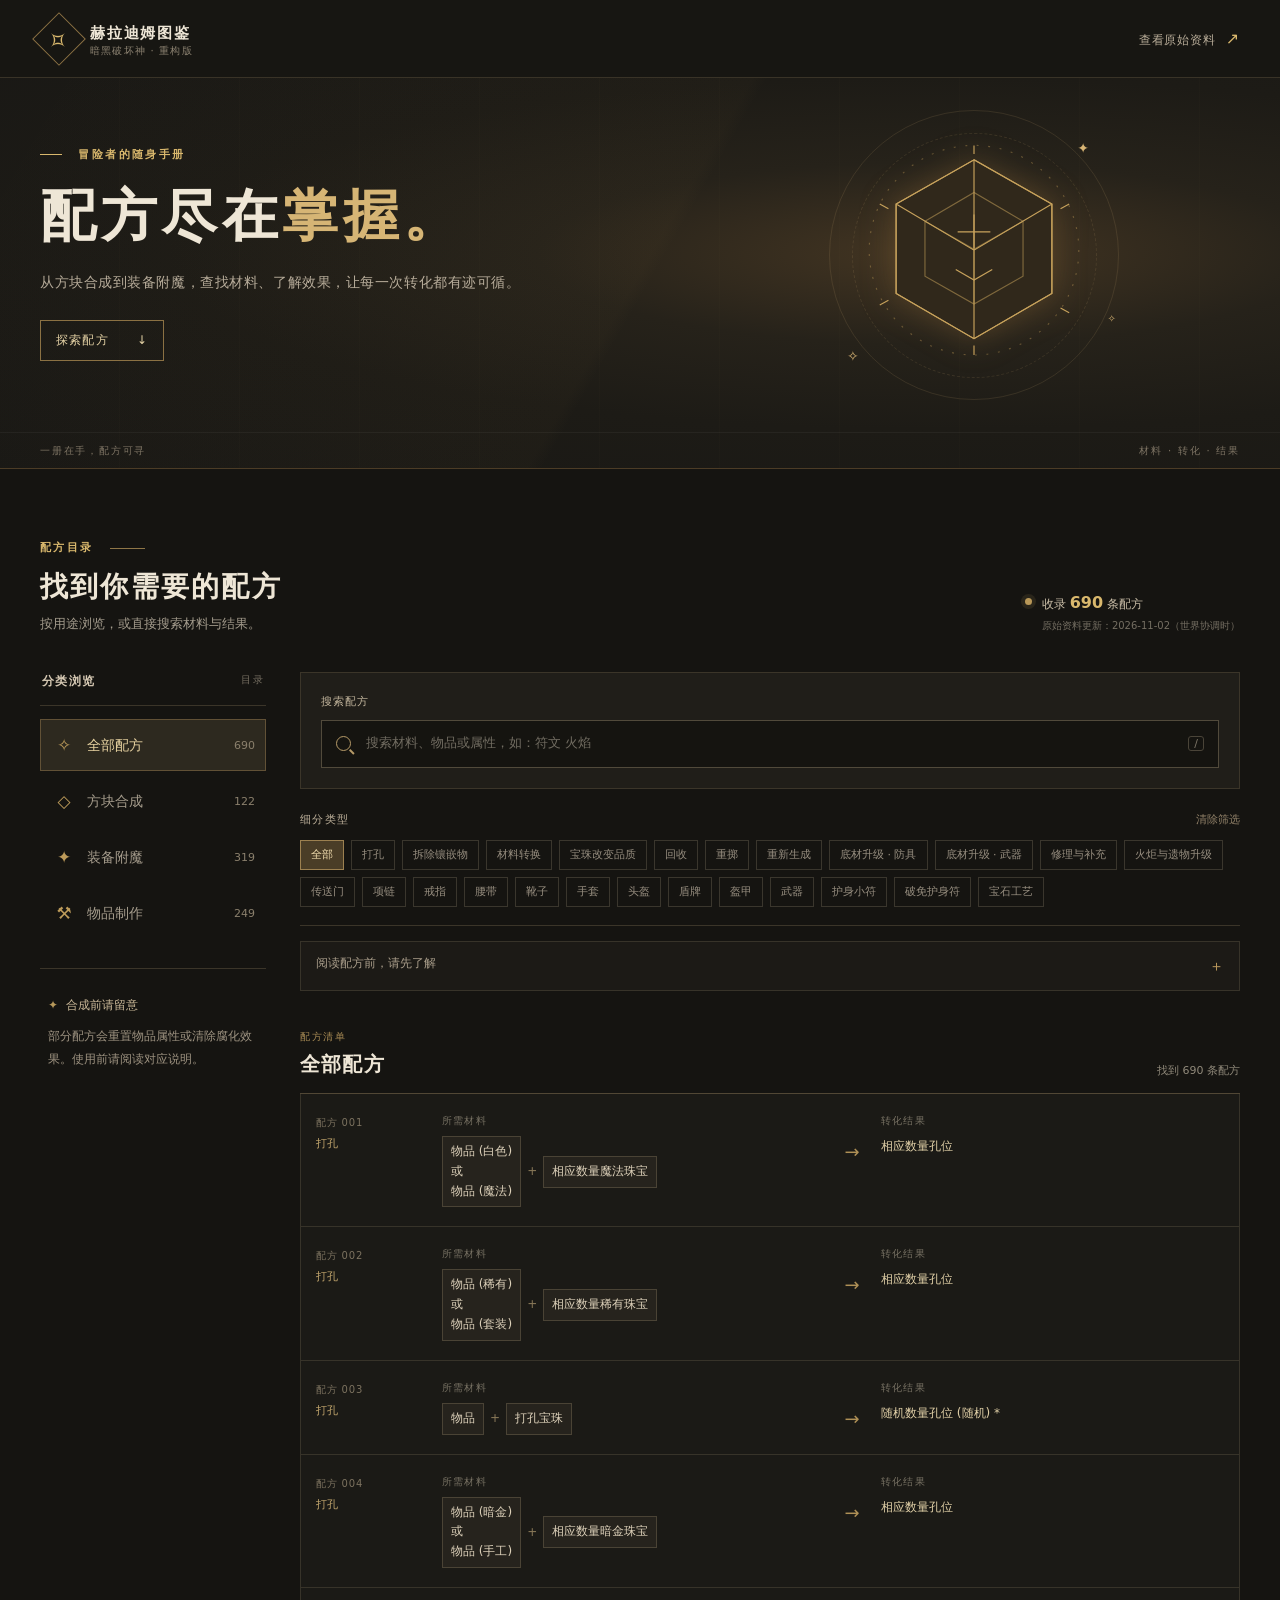
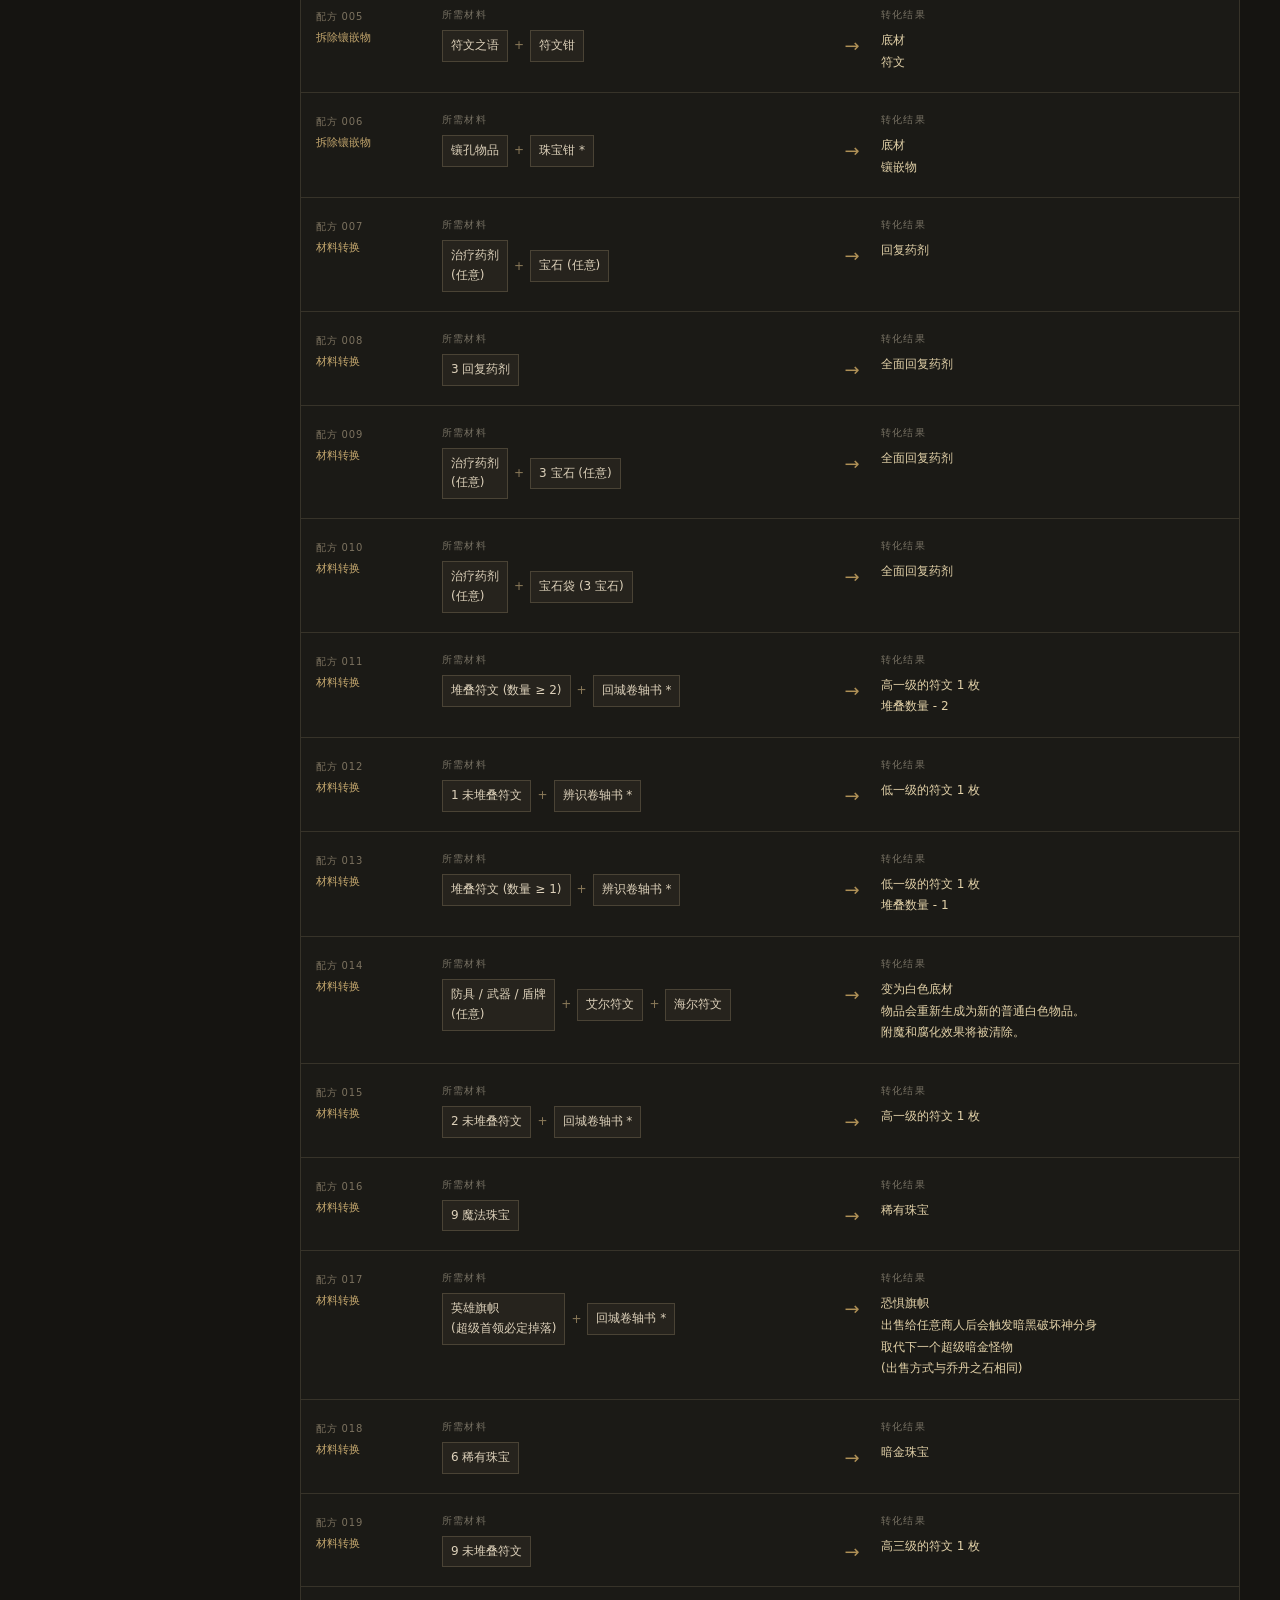
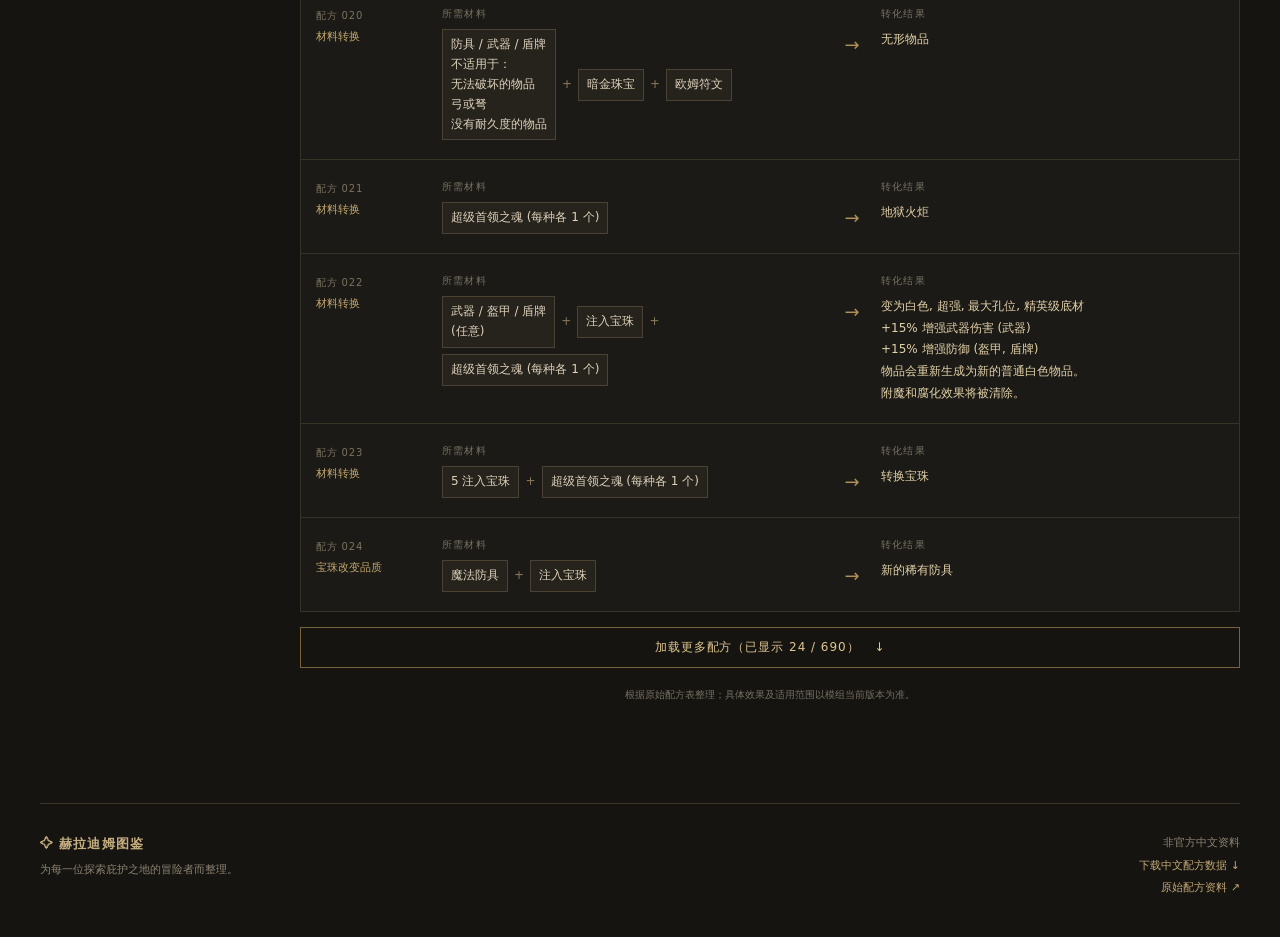
==== index.html @ 7ed41b4a "Create Chinese recipe reference site" ====
<!doctype html>
<html lang="zh-CN">
<head>
  <meta charset="utf-8">
  <meta name="viewport" content="width=device-width, initial-scale=1">
  <meta name="description" content="暗黑破坏神重构版中文配方图鉴：搜索赫拉迪姆方块、装备附魔与物品制作配方。">
  <meta name="theme-color" content="#151411">
  <title>赫拉迪姆配方图鉴｜暗黑重构版</title>
  <link rel="stylesheet" href="styles.css">
  <script defer src="data/recipes.js"></script>
  <script defer src="lib.js"></script>
  <script defer src="app.js"></script>
</head>
<body>
  <header class="topbar">
    <a class="brand" href="#top" aria-label="返回页面顶部">
      <span class="brand-mark" aria-hidden="true">✧</span>
      <span><strong>赫拉迪姆图鉴</strong><small>暗黑破坏神 · 重构版</small></span>
    </a>
    <a class="source-link" href="https://wiki.d2r-reimagined.com/en/recipes/recipes" target="_blank" rel="noopener noreferrer">查看原始资料 <span aria-hidden="true">↗</span></a>
  </header>

  <main id="top">
    <section class="hero" aria-labelledby="hero-title">
      <div class="hero-inner">
        <div class="hero-copy">
          <p class="eyebrow"><span></span> 冒险者的随身手册</p>
          <h1 id="hero-title">配方尽在<span>掌握。</span></h1>
          <p class="hero-description">从方块合成到装备附魔，查找材料、了解效果，让每一次转化都有迹可循。</p>
          <a class="hero-action" href="#catalog">探索配方 <span aria-hidden="true">↓</span></a>
        </div>
        <div class="hero-art" aria-hidden="true">
          <span class="art-orbit orbit-one"></span><span class="art-orbit orbit-two"></span>
          <svg viewBox="0 0 260 260" fill="none" xmlns="http://www.w3.org/2000/svg">
            <path class="cube-shadow" d="M130 31 211 77v93l-81 47-81-47V77l81-46Z"/>
            <path d="M130 31 211 77v93l-81 47-81-47V77l81-46Z M49 77l81 48 81-48M130 125v92M130 31v94"/>
            <path d="m79 95 51-30 51 30v57l-51 29-51-29V95ZM79 95l51 29 51-29M130 124v57" opacity=".53"/>
            <path d="M130 88v35m-17-17h34M111 145l19 11 19-11M130 16v9m0 199v10M32 77l9 5m179 103 9 5M32 182l9-5M220 82l9-5"/>
            <circle cx="130" cy="125" r="109" stroke-dasharray="2 10" opacity=".4"/>
          </svg>
          <span class="art-spark spark-one">✦</span><span class="art-spark spark-two">✧</span><span class="art-spark spark-three">✧</span>
        </div>
      </div>
      <div class="hero-bottom"><span>一册在手，配方可寻</span><span>材料 · 转化 · 结果</span></div>
    </section>

    <section class="catalog wrap" id="catalog" aria-label="配方查询">
      <div class="catalog-intro">
        <div><p class="eyebrow">配方目录 <span class="short-line"></span></p><h2>找到你需要的配方</h2><p>按用途浏览，或直接搜索材料与结果。</p></div>
        <div class="data-stamp"><span class="stamp-dot"></span><span>收录 <strong id="total-count">—</strong> 条配方<br><small id="updated-date">正在读取资料</small></span></div>
      </div>

      <div class="workspace">
        <aside class="sidebar" aria-label="配方分类">
          <div class="side-heading">分类浏览 <span>目录</span></div>
          <nav id="group-list" class="group-list" aria-label="配方系统"></nav>
          <div class="side-note"><span class="note-symbol">✦</span><strong>合成前请留意</strong><p>部分配方会重置物品属性或清除腐化效果。使用前请阅读对应说明。</p></div>
        </aside>

        <div class="results-panel">
          <div class="search-box">
            <label class="search-label" for="search-input">搜索配方</label>
            <div class="search-field"><span class="search-icon" aria-hidden="true"></span><input id="search-input" type="search" placeholder="搜索材料、物品或属性，如：符文 火焰" autocomplete="off"><button id="clear-search" type="button" aria-label="清除搜索">×</button><kbd>/</kbd></div>
          </div>
          <div class="filter-area">
            <div class="filter-title"><span>细分类型</span><button id="reset-filters" type="button">清除筛选</button></div>
            <div id="section-list" class="section-list" aria-label="配方细分类型"></div>
          </div>
          <div id="context-note" class="context-note" hidden></div>
          <details class="guide">
            <summary><span>阅读配方前，请先了解</span><span class="guide-plus" aria-hidden="true">＋</span></summary>
            <div class="guide-content">
              <p>将材料一同放入赫拉迪姆方块进行转化。材料中的“或”表示可选项，空白位置不需要额外材料。宝石袋括号内的数字表示消耗的宝石数量。</p>
              <p>模组移除了许多原版配方；原版游戏中可用的配方不一定适用于此模组。</p>
              <p>角色等级表示按制作角色等级计算；物品等级表示按投入物品的等级计算。带星号的回城或辨识卷轴书会在转化后满格返还。</p>
              <p>原资料包含部分相同材料对应多条结果的记录，本站均保留；配方可能随模组版本变化，请以当前游戏版本及原始资料为准。</p>
            </div>
          </details>
          <div class="results-heading"><div><span class="result-overline">配方清单</span><h3 id="result-title">全部配方</h3></div><span id="result-count" aria-live="polite">正在读取…</span></div>
          <div id="recipe-list" class="recipe-list" aria-live="polite"></div>
          <div id="empty-state" class="empty-state" hidden><span aria-hidden="true">⌕</span><h3>没有找到相关配方</h3><p>试试其他材料名称，或清除当前筛选条件。</p><button type="button" id="empty-reset">显示全部配方</button></div>
          <button id="load-more" class="load-more" type="button" hidden>加载更多配方 <span aria-hidden="true">↓</span></button>
          <p class="source-caption">根据原始配方表整理；具体效果及适用范围以模组当前版本为准。</p>
        </div>
      </div>
    </section>
  </main>

  <footer class="footer wrap"><div><strong>✧ 赫拉迪姆图鉴</strong><p>为每一位探索庇护之地的冒险者而整理。</p></div><div><span>非官方中文资料</span><a href="data/recipes.json" download="中文配方数据.json">下载中文配方数据 ↓</a><a href="https://wiki.d2r-reimagined.com/en/recipes/recipes" target="_blank" rel="noopener noreferrer">原始配方资料 ↗</a></div></footer>
  <noscript><div class="no-script">此配方查询页需要启用浏览器的脚本功能。</div></noscript>
</body>
</html>
---- styles.css ----
:root{color-scheme:dark;--bg:#151411;--panel:#1d1b17;--panel-2:#24211b;--border:#3b3529;--muted:#a39b8c;--faint:#746e62;--cream:#eee6d6;--gold:#d9b86d;--gold-dark:#8a7141;--serif:'Noto Serif SC','Songti SC','SimSun',serif;--sans:system-ui,-apple-system,'Microsoft YaHei',sans-serif}
*{box-sizing:border-box}html{scroll-behavior:smooth}body{margin:0;background:var(--bg);color:var(--cream);font-family:var(--sans);font-size:14px;line-height:1.6}button,input{font:inherit}button,a{-webkit-tap-highlight-color:transparent}button{cursor:pointer}a{color:inherit;text-decoration:none}.wrap{width:min(1330px,calc(100% - 80px));margin:auto}.topbar{height:78px;padding:0 max(40px,calc((100% - 1330px)/2));display:flex;align-items:center;justify-content:space-between;background:#171612;border-bottom:1px solid #393327}.brand{display:flex;align-items:center;gap:12px}.brand-mark{width:38px;height:38px;display:grid;place-items:center;border:1px solid #8b7143;color:var(--gold);font-size:26px;transform:rotate(45deg)}.brand-mark::first-letter{transform:rotate(-45deg)}.brand strong{font-family:var(--serif);font-size:15px;letter-spacing:.12em;display:block}.brand small{display:block;color:#8c8271;font-size:10px;letter-spacing:.12em;line-height:1.2}.source-link{font-size:12px;color:#b9ad99;letter-spacing:.06em}.source-link span{color:var(--gold);font-size:16px;margin-left:6px}.source-link:hover{color:var(--cream)}
.hero{position:relative;overflow:hidden;border-bottom:1px solid #4c3c26;background:radial-gradient(ellipse at 73% 45%,#433522 0%,#26221a 30%,#1d1b16 58%,#191815 100%)}.hero:before{content:"";position:absolute;inset:0;background-image:linear-gradient(120deg,transparent 0%,rgba(198,155,78,.025) 50%,transparent 51%),repeating-linear-gradient(90deg,transparent 0,transparent 119px,rgba(217,184,109,.025) 120px);pointer-events:none}.hero-inner{position:relative;width:min(1330px,calc(100% - 80px));height:354px;margin:auto;display:flex;align-items:center;justify-content:space-between}.hero-copy{padding-bottom:3px;max-width:670px}.eyebrow{font-size:11px;letter-spacing:.22em;color:var(--gold);margin:0 0 18px;font-weight:600}.eyebrow>span:first-child:not(.short-line){display:inline-block;width:22px;height:1px;background:var(--gold);vertical-align:middle;margin-right:10px}.hero h1{font-family:var(--serif);font-weight:600;letter-spacing:.08em;font-size:clamp(38px,4.4vw,58px);line-height:1.25;margin:0 0 17px}.hero h1 span{color:#d6b575}.hero-description{color:#b7ac9a;font-size:14px;letter-spacing:.04em;line-height:1.9;margin:0;max-width:520px}.hero-action{display:inline-flex;align-items:center;gap:28px;margin-top:25px;padding:10px 15px;color:#e6d3a6;border:1px solid #8b7143;font-size:12px;letter-spacing:.1em;transition:.2s}.hero-action:hover{background:#987a42;color:#171612}.hero-art{position:relative;width:340px;height:300px;display:grid;place-items:center;margin-right:8%;color:#c6a15d}.hero-art svg{width:250px;stroke:#c7a25c;stroke-width:1.2;filter:drop-shadow(0 0 16px #a77a3b50)}.cube-shadow{fill:#30281b}.art-orbit{position:absolute;border:1px solid #c2a26a26;border-radius:50%;width:290px;height:290px}.orbit-two{width:245px;height:245px;border-style:dashed}.art-spark{position:absolute;color:#d7b474}.spark-one{top:32px;right:55px}.spark-two{bottom:38px;left:43px}.spark-three{bottom:78px;right:28px;font-size:10px}.hero-bottom{position:relative;height:36px;border-top:1px solid #ffffff0b;display:flex;justify-content:space-between;align-items:center;padding:0 max(40px,calc((100% - 1330px)/2));color:#7e7464;font-size:10px;letter-spacing:.18em}
.catalog{padding-top:70px;padding-bottom:90px}.catalog-intro{display:flex;justify-content:space-between;align-items:end;margin-bottom:37px}.catalog-intro .eyebrow{margin-bottom:8px}.short-line{display:inline-block;width:35px;height:1px;background:#8f7647;vertical-align:middle;margin-left:10px}.catalog-intro h2{font-family:var(--serif);font-size:28px;letter-spacing:.08em;margin:0 0 5px;font-weight:600}.catalog-intro p:not(.eyebrow){color:var(--muted);font-size:13px;margin:0}.data-stamp{display:flex;align-items:flex-start;gap:10px;color:#c9bda7;font-size:12px}.data-stamp strong{color:var(--gold);font-size:16px}.data-stamp small{font-size:10px;color:var(--faint)}.stamp-dot{width:7px;height:7px;border-radius:50%;background:#b99858;box-shadow:0 0 0 4px #b9985820;margin-top:8px}
.workspace{display:grid;grid-template-columns:226px minmax(0,1fr);gap:34px;align-items:start}.sidebar{position:sticky;top:24px}.side-heading{color:#d5c8b3;font-size:12px;font-weight:600;letter-spacing:.12em;padding:0 2px 14px;display:flex;justify-content:space-between;border-bottom:1px solid var(--border)}.side-heading span{font-size:10px;font-weight:400;color:#756e61}.group-list{display:grid;gap:4px;margin-top:13px}.group-button{width:100%;border:1px solid transparent;background:transparent;color:#a59c8c;text-align:left;padding:12px 10px;display:flex;align-items:center;gap:10px;transition:.15s}.group-button:hover{background:#25221b;color:#eee6d6}.group-button.active{background:#2d291f;color:#e8d3a1;border-color:#615136}.group-icon{width:26px;height:26px;display:grid;place-items:center;color:#bd9b5a;font-size:17px}.group-text{flex:1}.group-count{font-size:11px;color:#8b806d}.side-note{border-top:1px solid var(--border);margin-top:29px;padding:25px 8px;color:#9d9280;font-size:12px;line-height:1.9}.note-symbol{color:#b6985a;margin-right:8px}.side-note strong{color:#cbb999;font-weight:500}.side-note p{margin:8px 0 0}
.results-panel{min-width:0}.search-box{padding:20px;background:#201e19;border:1px solid var(--border)}.search-label{display:block;font-size:11px;color:#c4b79e;letter-spacing:.1em;margin:0 0 9px}.search-field{height:48px;display:flex;align-items:center;border:1px solid #514a3b;background:#151410;padding:0 14px;gap:13px}.search-field:focus-within{border-color:#c7a45f;box-shadow:0 0 0 2px #c7a45f20}.search-icon{width:15px;height:15px;border:1.5px solid #b69b68;border-radius:50%;position:relative;flex-shrink:0}.search-icon:after{content:"";position:absolute;width:6px;height:1.5px;background:#b69b68;right:-5px;bottom:-2px;transform:rotate(45deg)}.search-field input{border:0;outline:0;background:transparent;color:#f2e9d8;width:100%;min-width:0;font-size:13px}.search-field input::placeholder{color:#716c61}.search-field input::-webkit-search-cancel-button{display:none}.search-field kbd{font:11px var(--sans);color:#7d7667;border:1px solid #4a4438;border-radius:3px;padding:0 5px}.search-field button{background:transparent;color:#b4a58c;border:0;font-size:19px;padding:0 2px;display:none}.search-field.has-value button{display:block}.filter-area{padding:22px 0 18px;border-bottom:1px solid var(--border)}.filter-title{display:flex;justify-content:space-between;color:#bdb09a;font-size:11px;letter-spacing:.12em;margin-bottom:12px}.filter-title button{color:#93836a;border:0;background:none;padding:0;font-size:11px}.filter-title button:hover{color:#dfc58e}.section-list{display:flex;flex-wrap:wrap;gap:7px}.section-button{background:transparent;color:#968d7f;border:1px solid #3a362d;padding:5px 10px;font-size:11px;white-space:nowrap}.section-button:hover{color:#ead6ad;border-color:#8a744e}.section-button.active{background:#4a3d27;border-color:#9c8050;color:#f1ddae}.context-note{margin-top:17px;border-left:2px solid #ab884d;background:#2a251c;padding:12px 15px;color:#cbbda6;font-size:12px;line-height:1.8}.context-note strong{color:#e4c789}.context-note p{margin:4px 0 0}.guide{margin-top:15px;border:1px solid #373329;background:#1c1a16;color:#aa9e8b}.guide summary{padding:12px 15px;display:flex;justify-content:space-between;cursor:pointer;list-style:none;font-size:12px}.guide summary::-webkit-details-marker{display:none}.guide summary:hover{color:#e0cfad}.guide-plus{color:#bc9a5c;font-size:15px}.guide[open] .guide-plus{transform:rotate(45deg)}.guide-content{border-top:1px solid #373329;padding:3px 15px 10px;font-size:12px;line-height:1.9}.guide-content p{margin:9px 0}
.results-heading{display:flex;align-items:end;justify-content:space-between;margin:33px 0 13px}.result-overline{color:#a88b55;font-size:10px;letter-spacing:.15em}.results-heading h3{font-family:var(--serif);font-size:20px;letter-spacing:.06em;font-weight:600;margin:2px 0 0}.results-heading>span{color:#918a7b;font-size:11px}.recipe-list{border-top:1px solid #514735}.recipe-card{display:grid;grid-template-columns:112px minmax(0,1fr) 30px minmax(0,.9fr);gap:14px;padding:19px 15px;align-items:start;background:#1b1a16;border:1px solid #373329;border-top:0;transition:background .15s}.recipe-card:hover{background:#242119}.recipe-meta{padding-top:2px}.recipe-number{display:block;color:#7c725f;font-size:10px;letter-spacing:.08em}.recipe-section{display:block;color:#c4a76e;font-size:11px;margin-top:5px;line-height:1.5}.recipe-label{display:block;color:#777163;font-size:10px;letter-spacing:.12em;margin-bottom:7px}.ingredients{display:flex;flex-wrap:wrap;align-items:center;gap:6px}.ingredient{white-space:pre-line;display:inline-block;border:1px solid #4a4335;background:#26231d;color:#ddd1ba;font-size:12px;padding:5px 8px;line-height:1.65}.plus{color:#8a7959;font-size:12px}.recipe-arrow{display:grid;place-items:center;padding-top:25px;color:#af9056;font-size:18px}.recipe-output{color:#e2d1a8;font-size:12px;white-space:pre-line;line-height:1.8;overflow-wrap:anywhere}.empty-state{text-align:center;padding:55px 20px;border:1px solid #373329;border-top:0;color:#a69a87}.empty-state>span{font-size:35px;color:#a88b55}.empty-state h3{font-family:var(--serif);font-size:17px;color:#e4d8c4;margin:6px 0}.empty-state p{margin:0 0 18px;font-size:12px}.empty-state button,.load-more{background:transparent;border:1px solid #77633f;color:#dfc58f;padding:10px 18px;font-size:12px}.load-more{display:block;width:100%;margin-top:15px;letter-spacing:.08em}.load-more[hidden],.empty-state[hidden],.context-note[hidden]{display:none}.load-more:hover,.empty-state button:hover{background:#4a3d27}.load-more span{margin-left:10px}.source-caption{text-align:center;font-size:10px;color:#756e61;margin-top:19px}.footer{border-top:1px solid #3b3529;padding-top:30px;padding-bottom:40px;display:flex;justify-content:space-between;color:#8d8271;font-size:11px}.footer strong{font-family:var(--serif);color:#c5ad80;font-size:13px;letter-spacing:.1em}.footer p{margin:6px 0}.footer>div:last-child{display:flex;flex-direction:column;align-items:end;gap:5px}.footer a{color:#c3a875}.no-script{position:fixed;bottom:0;background:#704c21;color:white;padding:12px;width:100%;text-align:center}
@media(max-width:900px){.wrap,.hero-inner{width:min(100% - 40px,1330px)}.topbar{padding:0 20px}.hero-bottom{padding:0 20px}.hero-art{margin-right:0;width:260px}.hero-art svg{width:210px}.art-orbit{width:240px;height:240px}.orbit-two{width:200px;height:200px}.workspace{grid-template-columns:1fr;gap:25px}.sidebar{position:static}.group-list{display:grid;grid-template-columns:repeat(4,1fr)}.group-button{padding:10px 7px}.group-count{display:none}.side-note{display:none}.side-heading{padding-bottom:10px}.recipe-card{grid-template-columns:90px minmax(0,1fr) 24px minmax(0,.9fr)}}
@media(max-width:600px){.topbar{height:68px}.brand-mark{width:32px;height:32px;font-size:22px}.brand strong{font-size:13px}.source-link{font-size:11px}.hero-inner{height:auto;min-height:285px}.hero-copy{padding:45px 0;z-index:1}.hero h1{font-size:35px}.hero-description{font-size:12px;max-width:270px}.hero-art{position:absolute;right:-110px;opacity:.35}.hero-bottom{font-size:9px}.hero-bottom span:last-child{display:none}.catalog{padding-top:45px;padding-bottom:60px}.catalog-intro{align-items:start;gap:15px;margin-bottom:25px}.catalog-intro h2{font-size:22px}.catalog-intro p:not(.eyebrow){font-size:12px}.data-stamp{font-size:10px;white-space:nowrap}.data-stamp strong{font-size:14px}.data-stamp small{font-size:9px}.workspace{gap:18px}.group-list{grid-template-columns:repeat(2,1fr)}.group-button{font-size:12px}.search-box{padding:14px}.search-field input{font-size:12px}.search-field kbd{display:none}.section-list{gap:6px}.section-button{font-size:10px}.recipe-card{grid-template-columns:1fr;gap:8px;padding:15px}.recipe-meta{display:flex;gap:12px;align-items:center}.recipe-section{margin:0}.recipe-arrow{display:none}.recipe-label{margin-bottom:5px}.ingredients{gap:5px}.recipe-output{padding-left:9px;border-left:1px solid #7f6942}.footer{gap:20px}.footer>div:last-child{white-space:nowrap}.source-caption{line-height:1.7}}
@media(prefers-reduced-motion:reduce){html{scroll-behavior:auto}*{transition:none!important}}
.context-note p{white-space:pre-line}
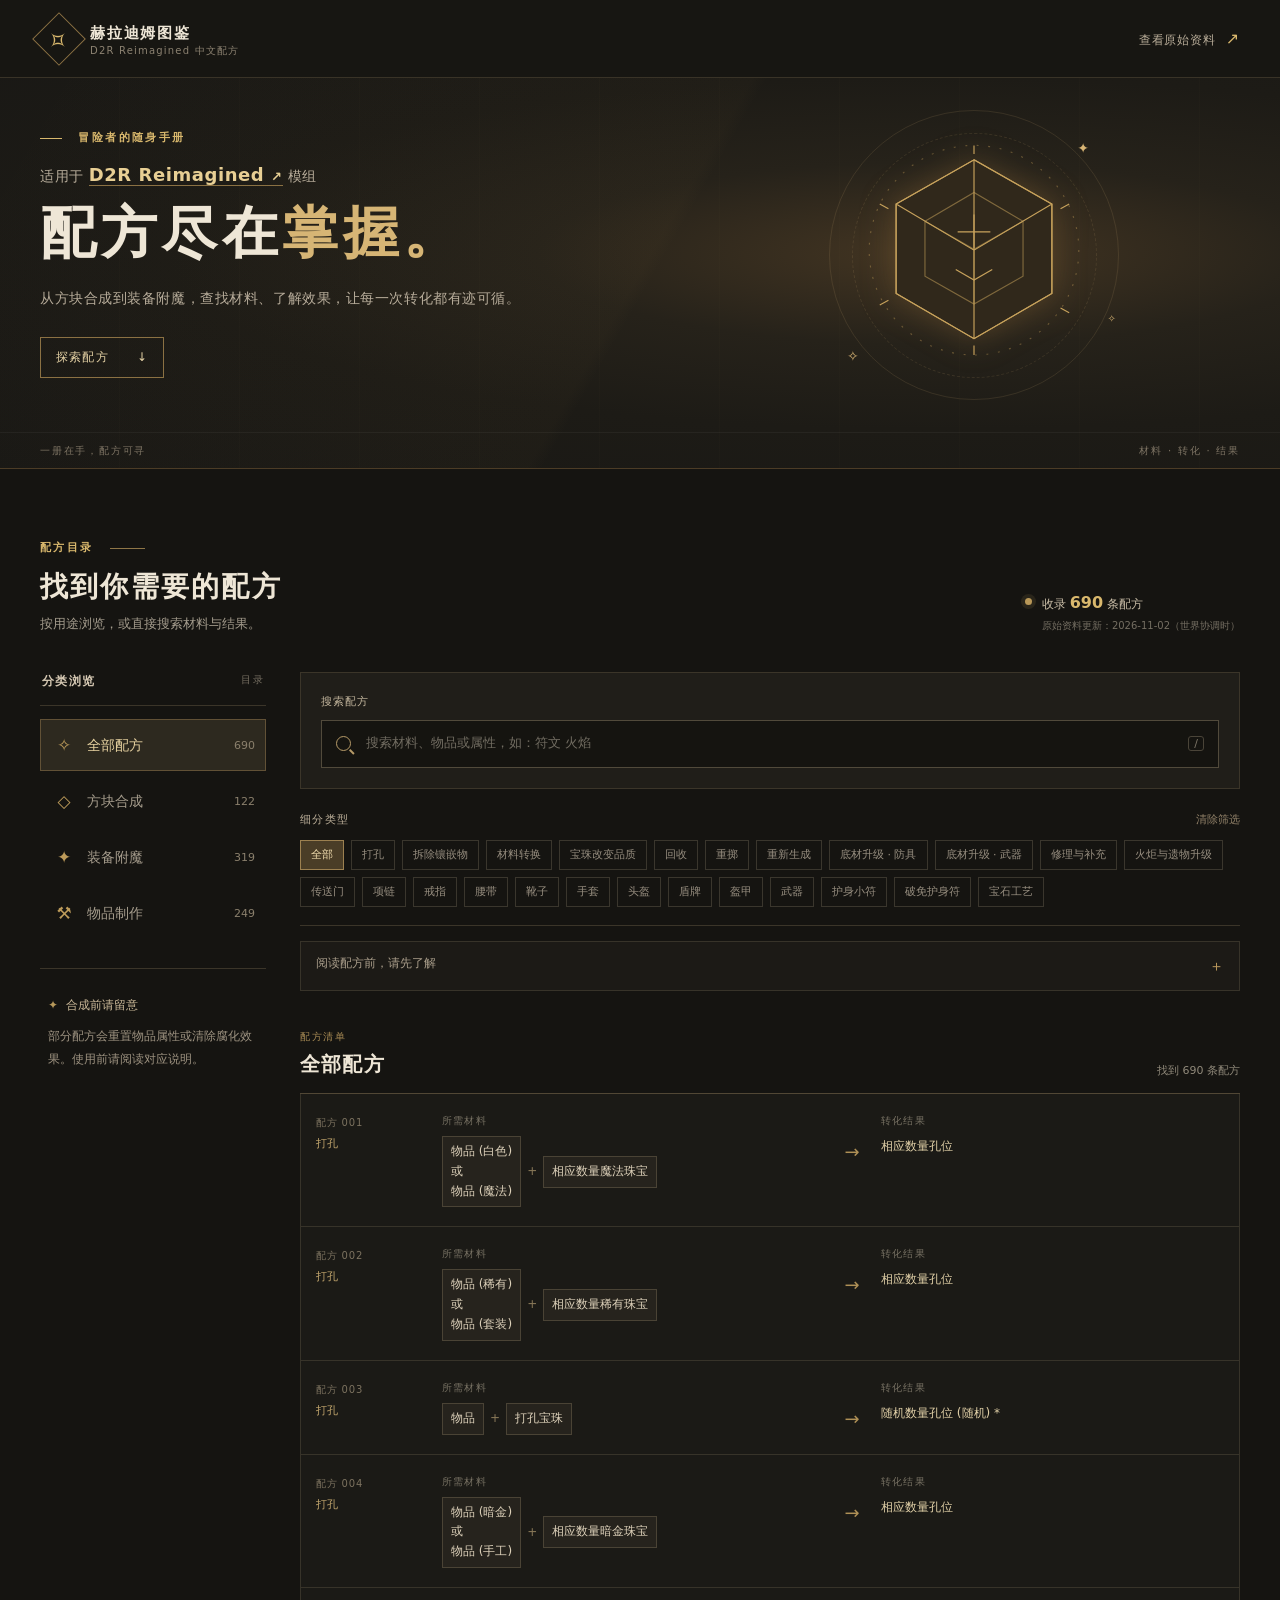
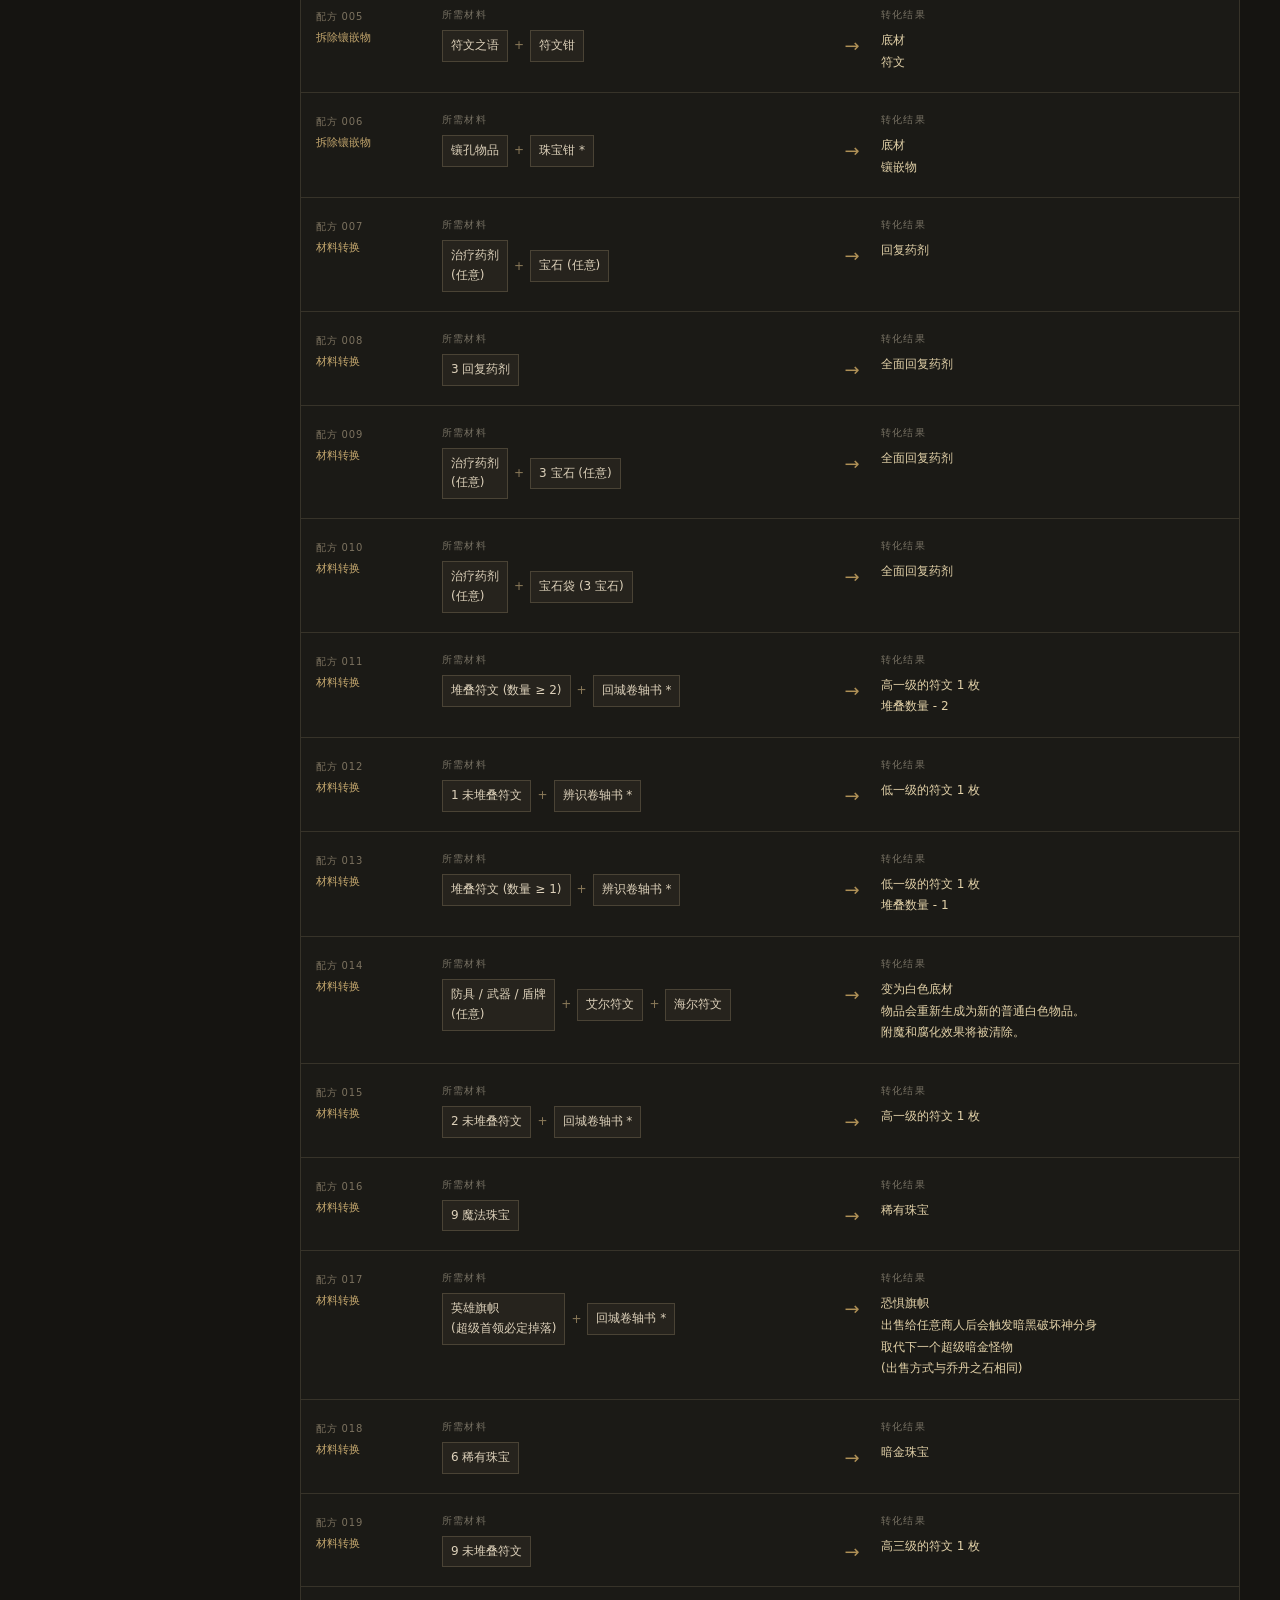
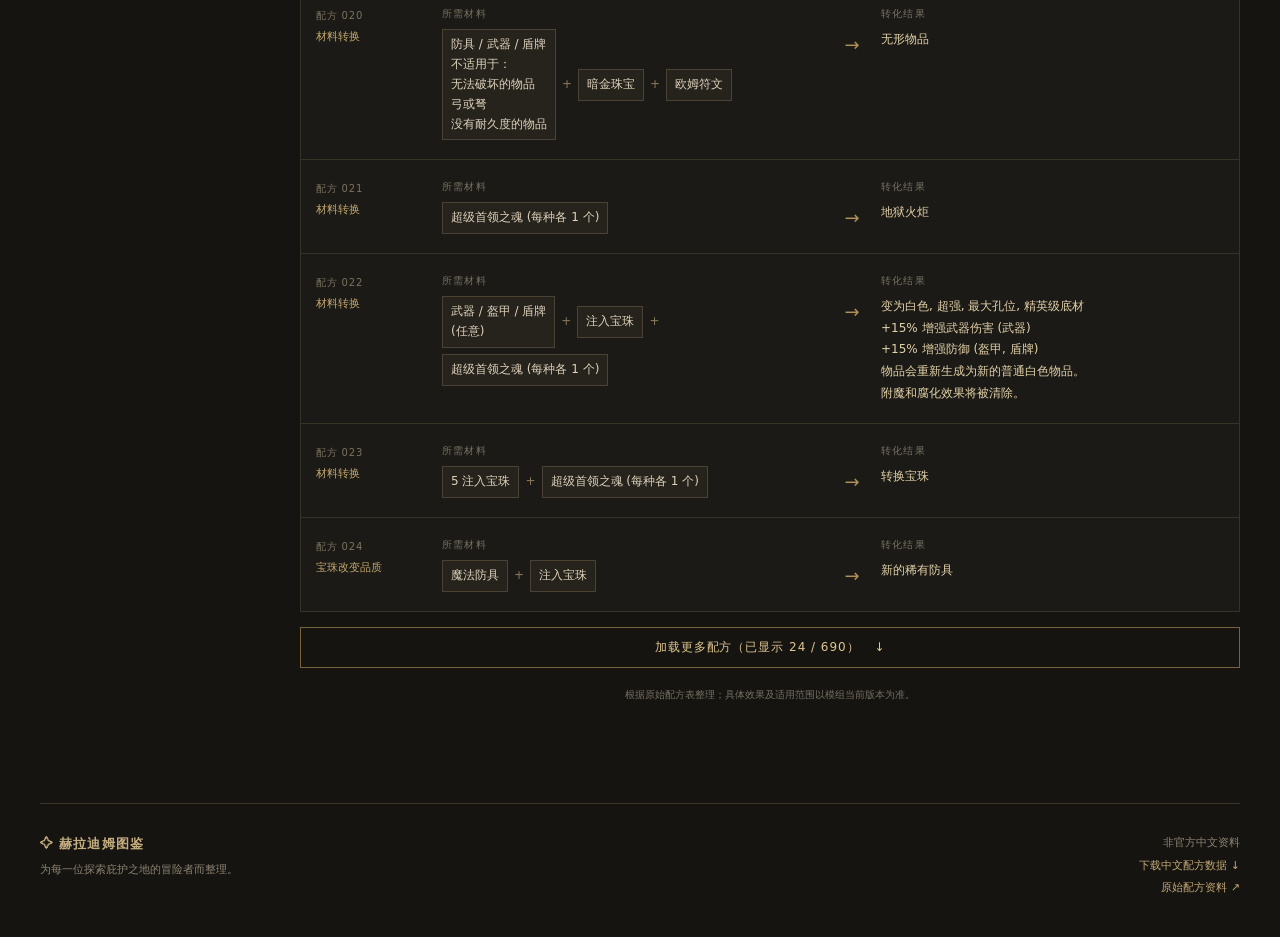
==== commit 119a77c7: "Add website link and mod branding" ====
--- a/index.html
+++ b/index.html
@@ -3,9 +3,9 @@
 <head>
   <meta charset="utf-8">
   <meta name="viewport" content="width=device-width, initial-scale=1">
-  <meta name="description" content="暗黑破坏神重构版中文配方图鉴：搜索赫拉迪姆方块、装备附魔与物品制作配方。">
+  <meta name="description" content="D2R Reimagined 模组中文配方图鉴：搜索赫拉迪姆方块、装备附魔与物品制作配方。">
   <meta name="theme-color" content="#151411">
-  <title>赫拉迪姆配方图鉴｜暗黑重构版</title>
+  <title>赫拉迪姆配方图鉴｜D2R Reimagined</title>
   <link rel="stylesheet" href="styles.css">
   <script defer src="data/recipes.js"></script>
   <script defer src="lib.js"></script>
@@ -15,7 +15,7 @@
   <header class="topbar">
     <a class="brand" href="#top" aria-label="返回页面顶部">
       <span class="brand-mark" aria-hidden="true">✧</span>
-      <span><strong>赫拉迪姆图鉴</strong><small>暗黑破坏神 · 重构版</small></span>
+      <span><strong>赫拉迪姆图鉴</strong><small>D2R Reimagined 中文配方</small></span>
     </a>
     <a class="source-link" href="https://wiki.d2r-reimagined.com/en/recipes/recipes" target="_blank" rel="noopener noreferrer">查看原始资料 <span aria-hidden="true">↗</span></a>
   </header>
@@ -25,6 +25,7 @@
       <div class="hero-inner">
         <div class="hero-copy">
           <p class="eyebrow"><span></span> 冒险者的随身手册</p>
+          <p class="mod-label">适用于 <a href="https://www.d2r-reimagined.com/" target="_blank" rel="noopener noreferrer">D2R Reimagined <span aria-hidden="true">↗</span></a> 模组</p>
           <h1 id="hero-title">配方尽在<span>掌握。</span></h1>
           <p class="hero-description">从方块合成到装备附魔，查找材料、了解效果，让每一次转化都有迹可循。</p>
           <a class="hero-action" href="#catalog">探索配方 <span aria-hidden="true">↓</span></a>
--- a/styles.css
+++ b/styles.css
@@ -9,3 +9,4 @@
 @media(max-width:600px){.topbar{height:68px}.brand-mark{width:32px;height:32px;font-size:22px}.brand strong{font-size:13px}.source-link{font-size:11px}.hero-inner{height:auto;min-height:285px}.hero-copy{padding:45px 0;z-index:1}.hero h1{font-size:35px}.hero-description{font-size:12px;max-width:270px}.hero-art{position:absolute;right:-110px;opacity:.35}.hero-bottom{font-size:9px}.hero-bottom span:last-child{display:none}.catalog{padding-top:45px;padding-bottom:60px}.catalog-intro{align-items:start;gap:15px;margin-bottom:25px}.catalog-intro h2{font-size:22px}.catalog-intro p:not(.eyebrow){font-size:12px}.data-stamp{font-size:10px;white-space:nowrap}.data-stamp strong{font-size:14px}.data-stamp small{font-size:9px}.workspace{gap:18px}.group-list{grid-template-columns:repeat(2,1fr)}.group-button{font-size:12px}.search-box{padding:14px}.search-field input{font-size:12px}.search-field kbd{display:none}.section-list{gap:6px}.section-button{font-size:10px}.recipe-card{grid-template-columns:1fr;gap:8px;padding:15px}.recipe-meta{display:flex;gap:12px;align-items:center}.recipe-section{margin:0}.recipe-arrow{display:none}.recipe-label{margin-bottom:5px}.ingredients{gap:5px}.recipe-output{padding-left:9px;border-left:1px solid #7f6942}.footer{gap:20px}.footer>div:last-child{white-space:nowrap}.source-caption{line-height:1.7}}
 @media(prefers-reduced-motion:reduce){html{scroll-behavior:auto}*{transition:none!important}}
 .context-note p{white-space:pre-line}
+.mod-label{margin:-4px 0 8px;color:#b7ac9a;font-size:14px;letter-spacing:.04em}.mod-label a{color:#e8cf94;font-size:18px;font-weight:700;border-bottom:1px solid #8b7143}.mod-label a:hover{color:#fff0c7;border-color:#e8cf94}.mod-label a span{font-size:13px}
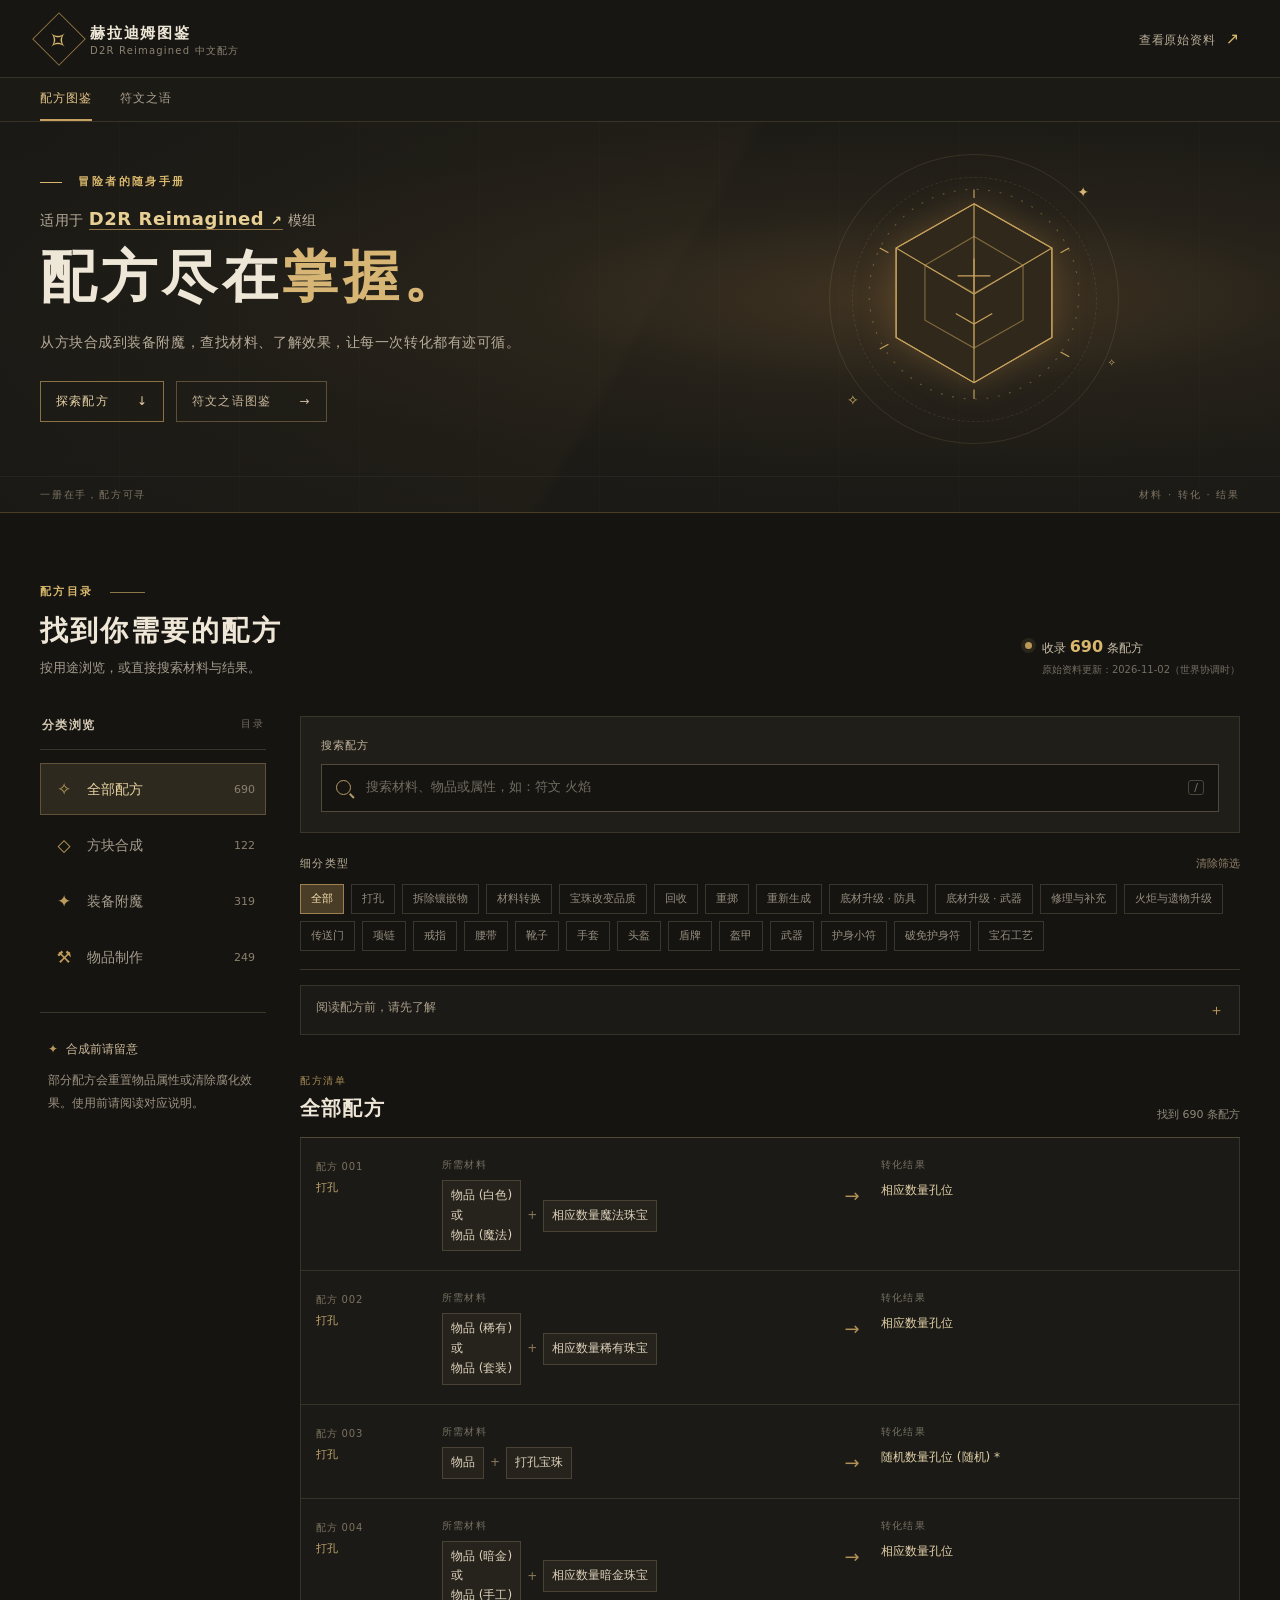
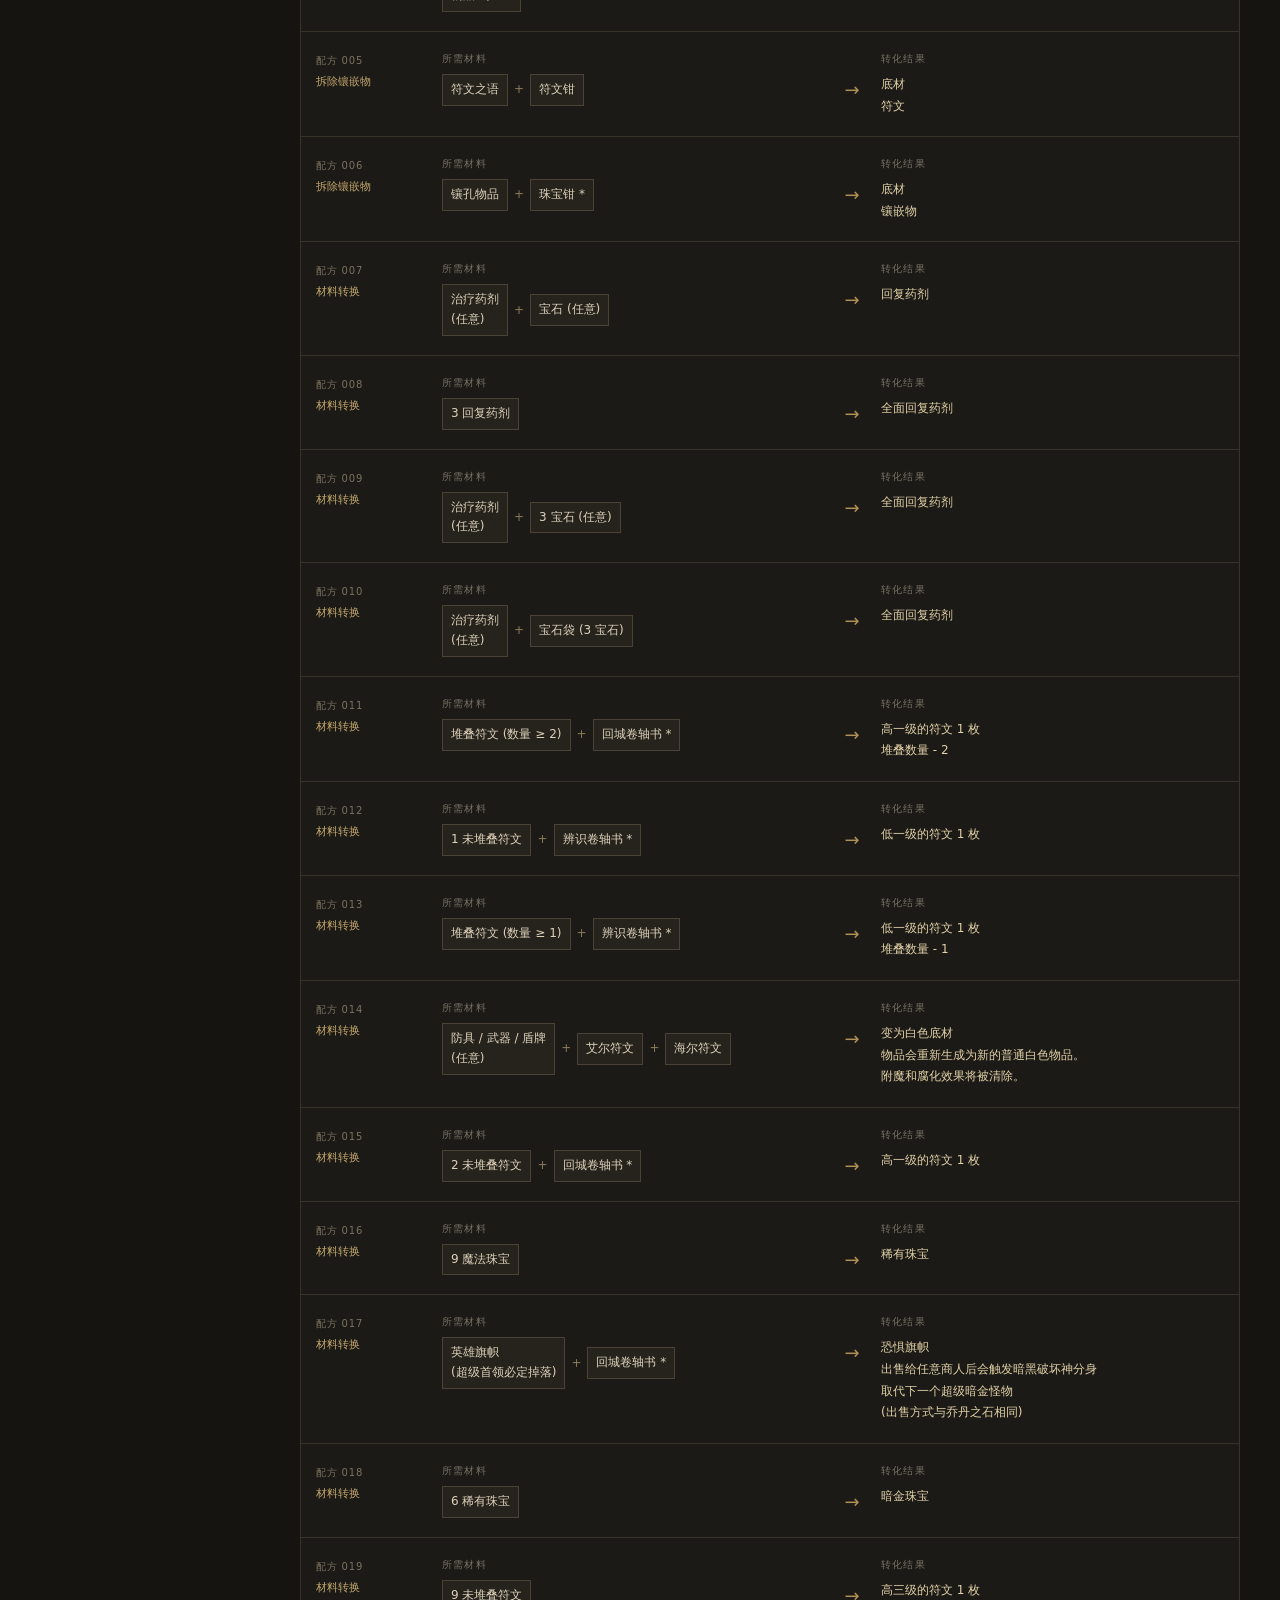
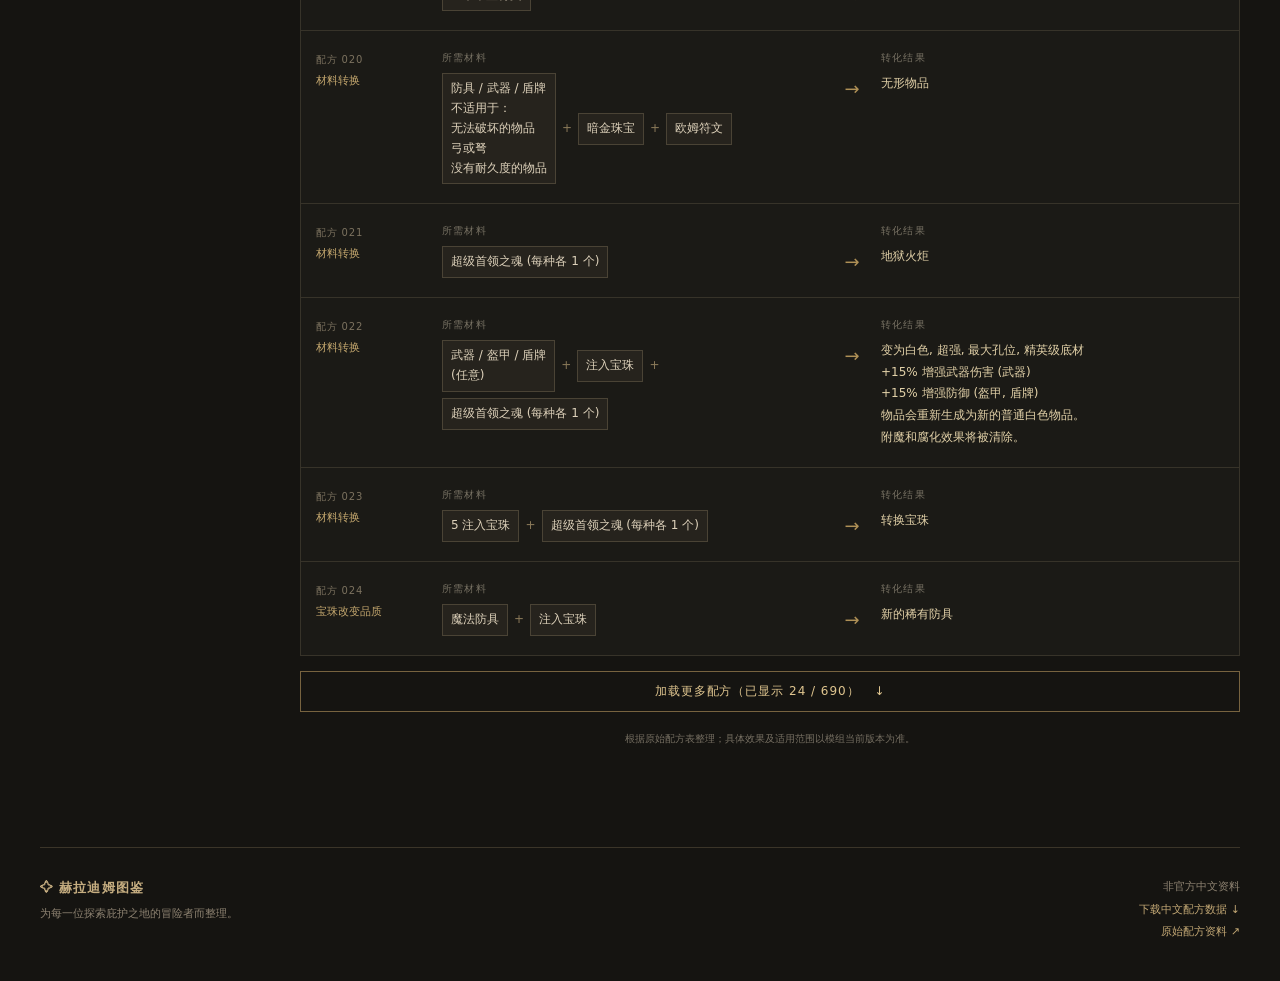
==== commit 8a722eb2: "Add Chinese runeword reference" ====
--- a/index.html
+++ b/index.html
@@ -19,6 +19,7 @@
     </a>
     <a class="source-link" href="https://wiki.d2r-reimagined.com/en/recipes/recipes" target="_blank" rel="noopener noreferrer">查看原始资料 <span aria-hidden="true">↗</span></a>
   </header>
+  <div class="library-nav-wrap"><nav class="library-nav wrap" aria-label="图鉴导航"><a href="index.html" aria-current="page">配方图鉴</a><a href="runewords.html">符文之语</a></nav></div>
 
   <main id="top">
     <section class="hero" aria-labelledby="hero-title">
@@ -28,7 +29,7 @@
           <p class="mod-label">适用于 <a href="https://www.d2r-reimagined.com/" target="_blank" rel="noopener noreferrer">D2R Reimagined <span aria-hidden="true">↗</span></a> 模组</p>
           <h1 id="hero-title">配方尽在<span>掌握。</span></h1>
           <p class="hero-description">从方块合成到装备附魔，查找材料、了解效果，让每一次转化都有迹可循。</p>
-          <a class="hero-action" href="#catalog">探索配方 <span aria-hidden="true">↓</span></a>
+          <div class="hero-actions"><a class="hero-action" href="#catalog">探索配方 <span aria-hidden="true">↓</span></a><a class="hero-action hero-secondary" href="runewords.html">符文之语图鉴 <span aria-hidden="true">→</span></a></div>
         </div>
         <div class="hero-art" aria-hidden="true">
           <span class="art-orbit orbit-one"></span><span class="art-orbit orbit-two"></span>
--- a/styles.css
+++ b/styles.css
@@ -10,3 +10,9 @@
 @media(prefers-reduced-motion:reduce){html{scroll-behavior:auto}*{transition:none!important}}
 .context-note p{white-space:pre-line}
 .mod-label{margin:-4px 0 8px;color:#b7ac9a;font-size:14px;letter-spacing:.04em}.mod-label a{color:#e8cf94;font-size:18px;font-weight:700;border-bottom:1px solid #8b7143}.mod-label a:hover{color:#fff0c7;border-color:#e8cf94}.mod-label a span{font-size:13px}
+
+.library-nav-wrap{background:#1c1a15;border-bottom:1px solid #393327}.library-nav{display:flex;align-items:stretch;gap:28px;height:43px}.library-nav a{display:flex;align-items:center;border-bottom:2px solid transparent;color:#a99f8e;font-size:12px;letter-spacing:.08em}.library-nav a:hover{color:#eee6d6}.library-nav a[aria-current=page]{color:#e6c78b;border-color:#c5a260}.hero-actions{display:flex;gap:12px;flex-wrap:wrap}.hero-secondary{border-color:#5c503a;color:#c9b99e}.hero-secondary:hover{border-color:#987a42}
+.rw-hero{position:relative;overflow:hidden;border-bottom:1px solid #4c3c26;background:radial-gradient(ellipse at 76% 45%,#433522 0%,#26221a 30%,#1c1a16 70%)}.rw-hero-inner{position:relative;min-height:295px;display:flex;align-items:center;justify-content:space-between;padding-top:28px;padding-bottom:28px}.rw-hero h1{font-family:var(--serif);font-weight:600;letter-spacing:.08em;font-size:clamp(34px,4.4vw,56px);line-height:1.25;margin:0 0 15px}.rw-hero h1 span{color:#d6b575}.rw-hero p:not(.eyebrow){color:#b7ac9a;font-size:14px;max-width:520px;margin:0;line-height:1.9}.rw-hero-mark{display:flex;gap:12px;transform:rotate(-8deg);margin-right:8%;color:#c8a35f}.rw-hero-mark span{width:64px;height:82px;display:grid;place-items:center;border:1px solid #9e804e;background:#201c14aa;font-size:42px;font-family:serif;box-shadow:0 0 40px #c4a06216}.rw-hero-mark span:nth-child(2){transform:translateY(-18px)}
+.rw-catalog{padding-top:65px;padding-bottom:80px}.rw-intro{margin-bottom:28px}.rw-controls{background:#201e19;border:1px solid var(--border);padding:20px}.rw-search-box{padding:0;background:none;border:0}.rw-filter-grid{display:grid;grid-template-columns:repeat(4,minmax(0,1fr));gap:14px;margin-top:20px}.rw-filter-grid label{display:flex;flex-direction:column;gap:7px;font-size:11px;letter-spacing:.08em;color:#c4b79e}.rw-filter-grid select{width:100%;min-width:0;height:42px;padding:0 10px;color:#e2d4ba;background:#151410;border:1px solid #514a3b;font-size:12px}.rw-filter-grid select:focus-visible,.library-nav a:focus-visible,.rw-filter-bottom button:focus-visible{outline:2px solid #d2ae6a;outline-offset:2px}.rw-filter-bottom{display:flex;justify-content:space-between;align-items:center;gap:14px;margin-top:16px;font-size:11px;color:#8e8577}.rw-filter-bottom button{border:0;padding:0;background:none;color:#c4a66d;white-space:nowrap;font-size:11px}.rw-guide{margin-top:16px}.rw-results-heading h2{font-family:var(--serif);font-size:22px;letter-spacing:.06em;font-weight:600;margin:2px 0 0}.rw-list{display:grid;grid-template-columns:repeat(2,minmax(0,1fr));gap:14px;align-items:start}.rw-card{min-width:0;background:#1d1b17;border:1px solid #443b2d;padding:21px}.rw-card-header{display:flex;justify-content:space-between;align-items:start;gap:15px;padding-bottom:14px;border-bottom:1px solid #3d362a}.rw-card-header h3{display:inline;margin:0 10px 0 0;color:#ead7ab;font-family:var(--serif);font-size:20px;letter-spacing:.06em;line-height:1.4}.rw-origin{display:inline-block;vertical-align:2px;border:1px solid #65563e;color:#b8a888;font-size:10px;padding:1px 6px}.rw-level{color:#a99c86;font-size:11px;white-space:nowrap;padding-top:5px}.rw-label{color:#918673;font-size:10px;letter-spacing:.12em;margin:16px 0 9px}.rw-runes{display:flex;align-items:center;flex-wrap:wrap;gap:6px}.rw-rune{display:inline-flex;align-items:center;gap:6px;background:#2a251b;border:1px solid #5f4d31;color:#ead8ad;padding:5px 8px;font-size:12px}.rw-rune-number{font-size:10px;color:#bf9b5d}.rw-rune-separator{color:#8b7650;font-size:12px}.rw-base{margin:15px 0 12px;color:#cfc2ad;font-size:12px;line-height:1.8}.rw-base span{color:#8f8473;margin-right:10px}.rw-properties{margin:0;padding:14px 0 0;list-style:none;border-top:1px solid #3d362a;color:#c4b99f;font-size:12px;line-height:1.9}.rw-properties li{white-space:pre-line;overflow-wrap:anywhere}.rw-properties li::before{content:'·';color:#a88b55;margin-right:7px}.rw-empty{border-top:1px solid #373329}
+@media(max-width:900px){.rw-hero-mark{margin-right:0}.rw-filter-grid{grid-template-columns:repeat(2,minmax(0,1fr))}}
+@media(max-width:600px){.library-nav{gap:24px;height:40px}.hero-actions{gap:9px}.hero-actions .hero-action{gap:12px}.rw-hero-inner{min-height:265px}.rw-hero h1{font-size:34px}.rw-hero p:not(.eyebrow){font-size:12px;max-width:270px}.rw-hero-mark{position:absolute;right:-88px;opacity:.25;gap:7px}.rw-hero-mark span{width:48px;height:65px;font-size:34px}.rw-catalog{padding-top:45px;padding-bottom:60px}.rw-controls{padding:14px}.rw-filter-grid{gap:12px;margin-top:16px}.rw-filter-bottom{align-items:start;line-height:1.7}.rw-list{grid-template-columns:1fr}.rw-card{padding:18px}.rw-card-header h3{font-size:18px}.rw-rune{font-size:11px}.rw-level{font-size:10px}}
